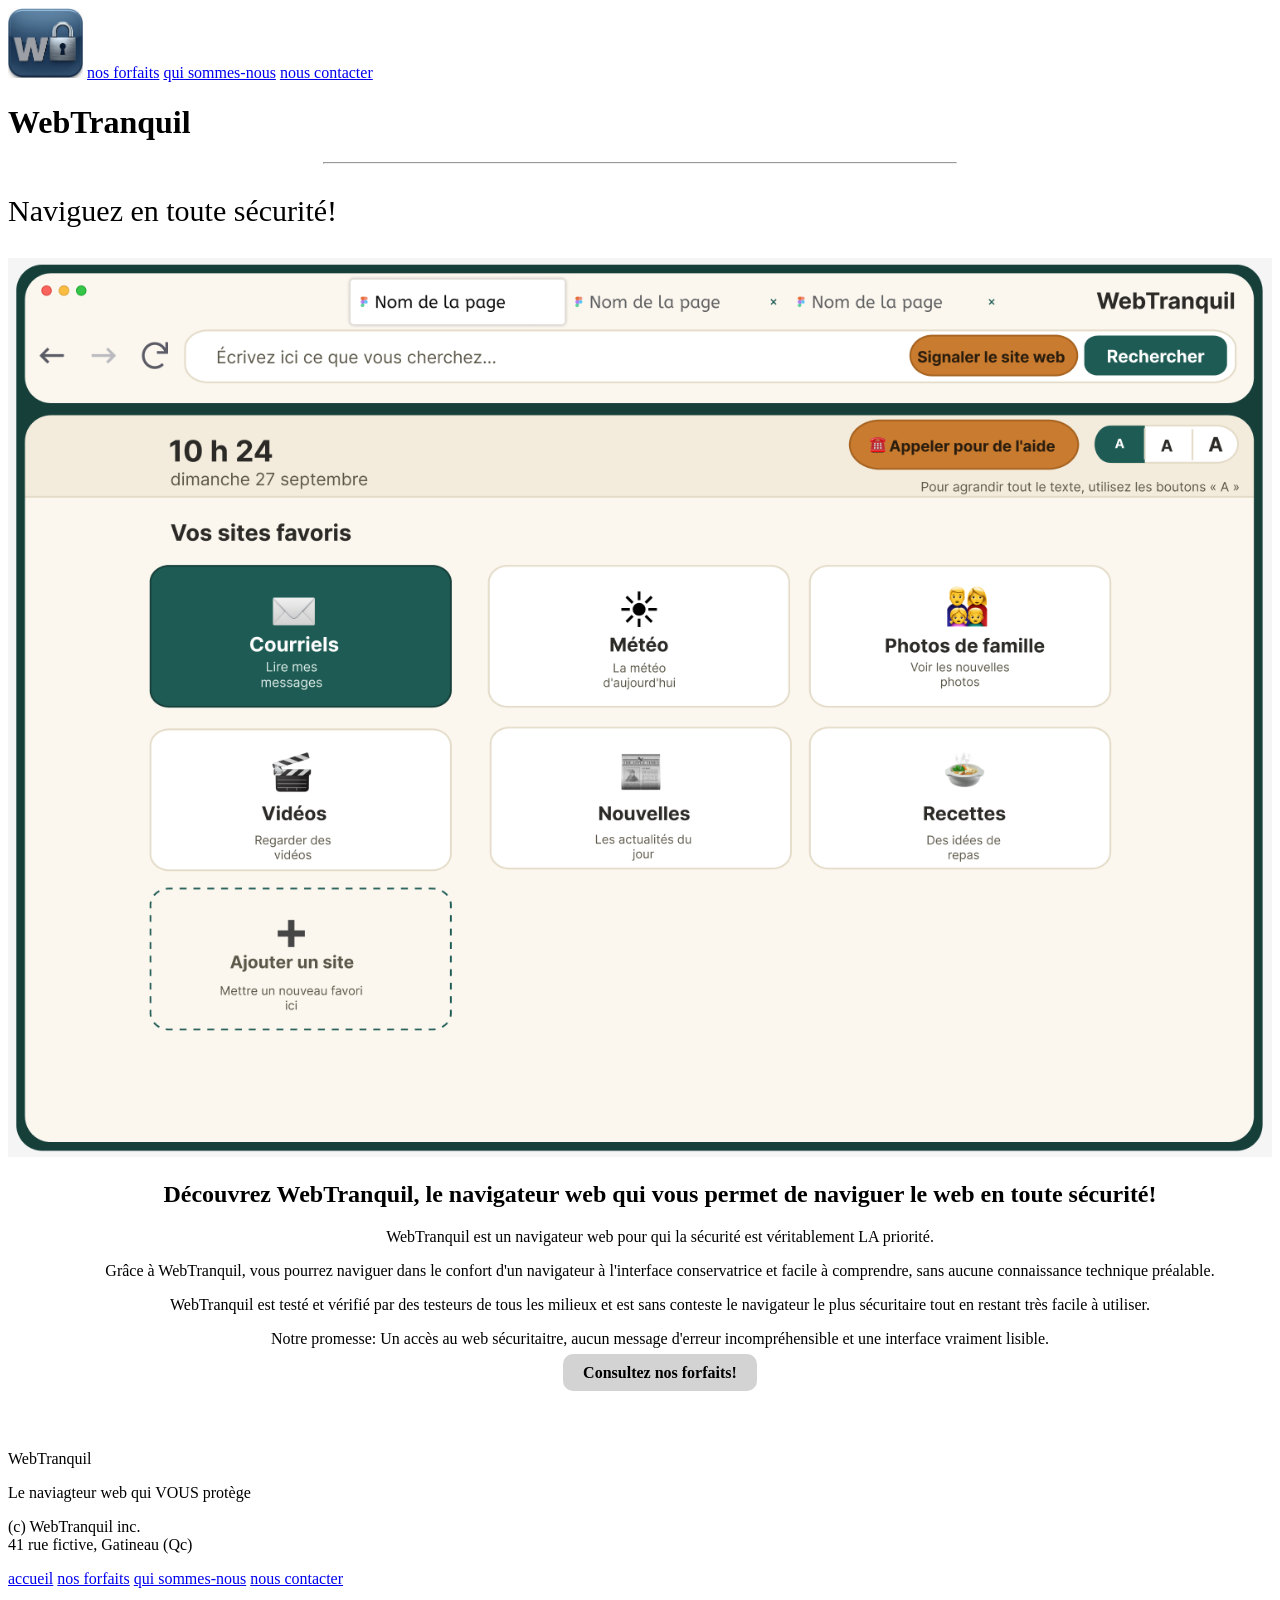
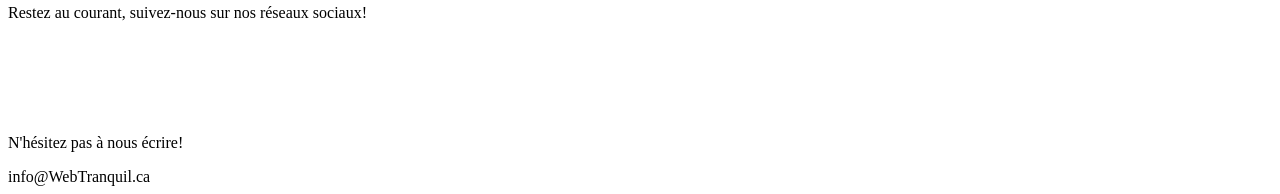
==== index.html @ c006c019 "Fix link and style for packages section Updated the link to the packages page and adjusted the div h" ====
<!DOCTYPE html>

<html>
<head>
	<link rel="stylesheet" href="/uHack-2026/style.css">
</head>
<body>
	<nav>
		<a href=/uHack-2026/index.html><img src="logo.png" style="width: 75px"></a>
		<a href=/uHack-2026/forfaits.html>nos forfaits</a>
		<a href=/uHack-2026/qui-sommes-nous.html>qui sommes-nous</a>
		<a href=/uHack-2026/contact.html>nous contacter</a>
	</nav>
	
	<page>
		<header>
			<h1>WebTranquil</h1>
			<hr style="width: 50%">
			<p style="font-size: 30px">Naviguez en toute sécurité!</p>
		</header>
		
		<section style="text-align: center">
			<img src="maquette.webp" style="width: 100%">
		</section>
		<section>
			<div style="margin: 0px 20px; width: 100%">
				<h2 style="text-align: center">Découvrez WebTranquil, le navigateur web qui vous permet de naviguer le web en toute sécurité!</h2>
				<div style="text-align: center">
					<p>WebTranquil est un navigateur web pour qui la sécurité est véritablement LA priorité.</p>
					<p>Grâce à WebTranquil, vous pourrez naviguer dans le confort d'un navigateur à l'interface conservatrice et facile à comprendre, sans aucune connaissance technique préalable.</p>
					<p>WebTranquil est testé et vérifié par des testeurs de tous les milieux et est sans conteste le navigateur le plus sécuritaire tout en restant très facile à utiliser.</p>
					<p>Notre promesse: Un accès au web sécuritaitre, aucun message d'erreur incompréhensible et une interface vraiment lisible.</p>
					
					<div style="height: 70px">
						<a href="/uHack-2026/forfaits.html" style="text-decoration: none; color: black; background-color: lightgray; font-weight: bold; padding: 10px 20px; border-radius: 10px; text-align: center">Consultez nos forfaits!</a>
					</div>
				</div>
			</div>
		</section>
	</page>
	
	<footer>
		<div>
			<p>WebTranquil</p>
			<p>Le naviagteur web qui VOUS protège</p>
			<p style="font-weight: normal;">(c) WebTranquil inc.<br>41 rue fictive, Gatineau (Qc)</p>
		</div>
		<div>
			<a href=/uHack-2026/index.html>accueil</a>
			<a href=/uHack-2026/forfaits.html>nos forfaits</a>
			<a href=/uHack-2026/qui-sommes-nous.html>qui sommes-nous</a>
			<a href=/uHack-2026/contact.html>nous contacter</a>
		</div>
		<div>
			<p>Restez au courant, suivez-nous sur nos réseaux sociaux!</p>
			<div>
				<img src="facebook.png" style="width: 40px; display: block">
				<img src="instagram.svg" style="width: 40px; display: block">
			</div>
			<p>N'hésitez pas à nous écrire!</p>
			<a>info@WebTranquil.ca</a>
		</div>
	</footer>
</body>
</html>
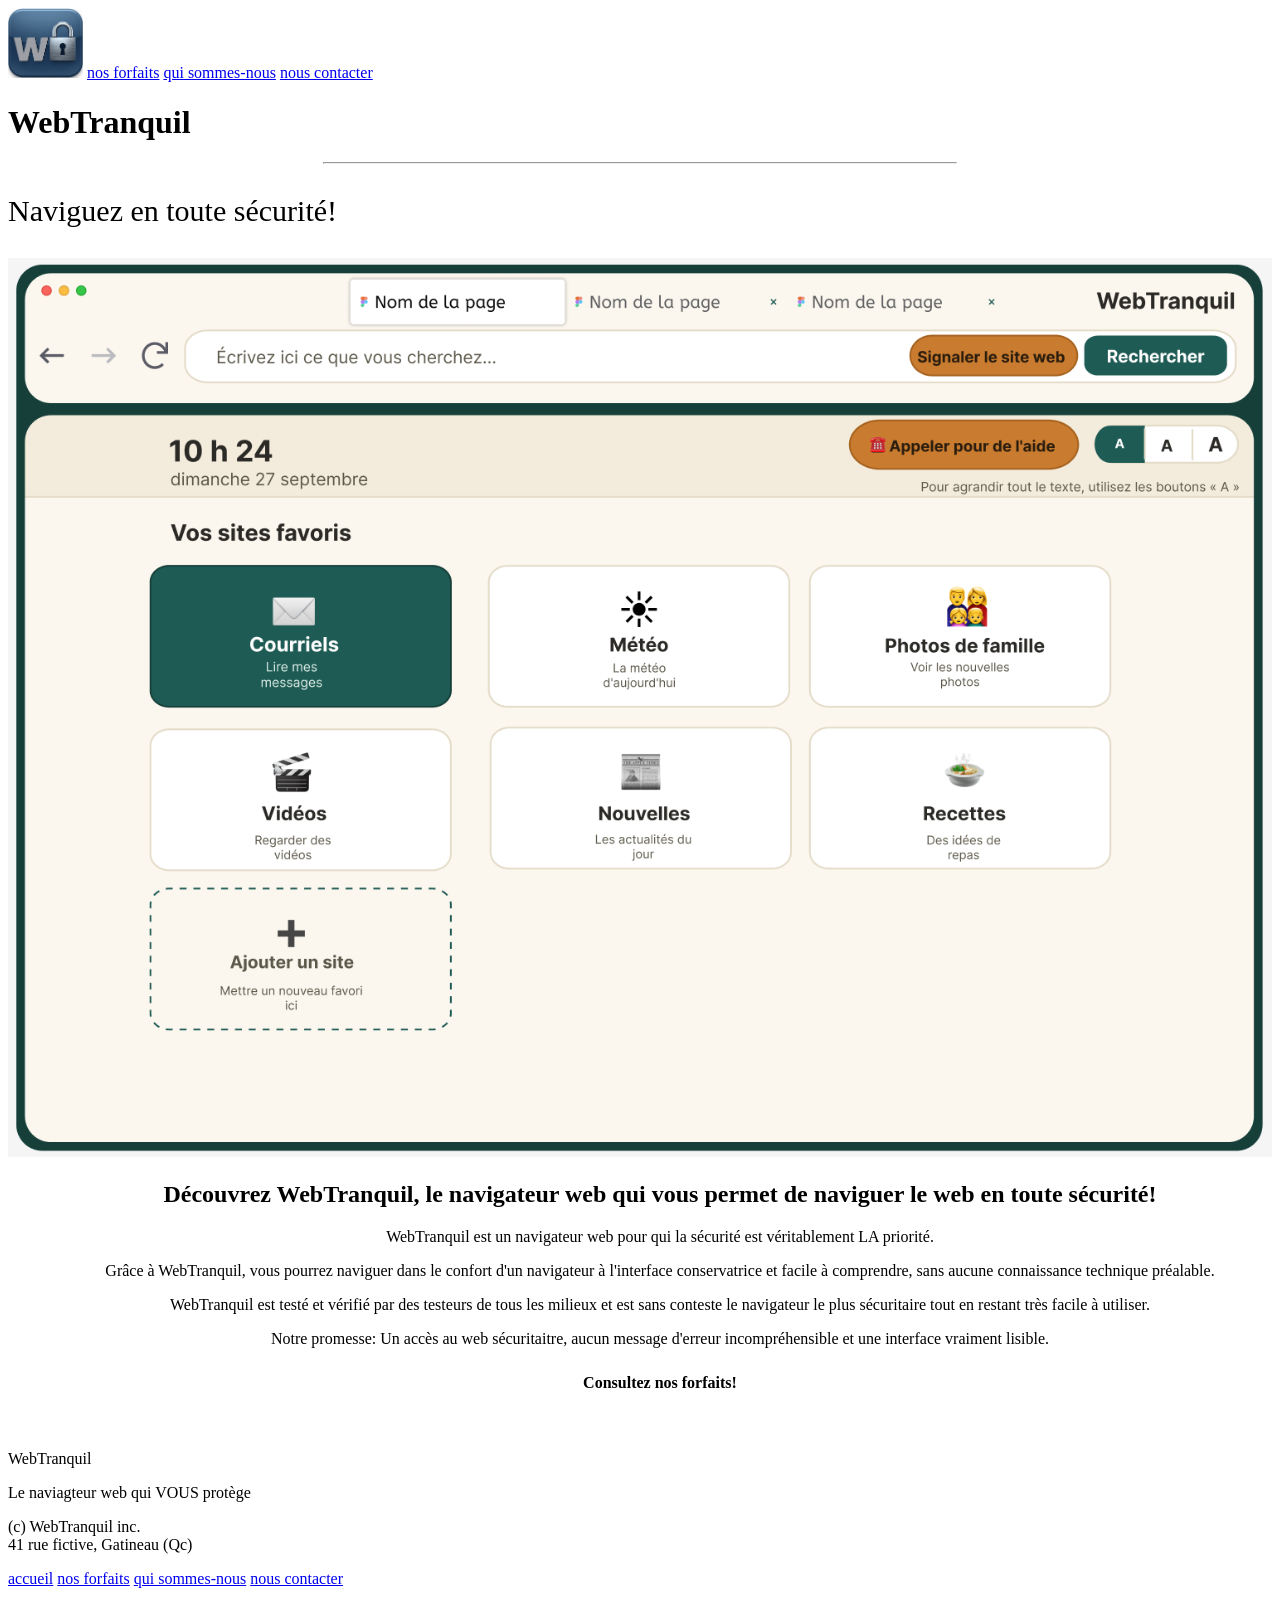
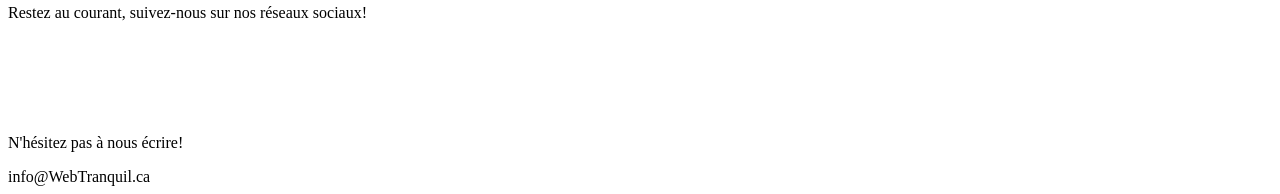
==== commit 7f0818fa: "Refactor button container for improved layout Updated button styling and alignment for better presen" ====
--- a/index.html
+++ b/index.html
@@ -31,8 +31,8 @@
 					<p>WebTranquil est testé et vérifié par des testeurs de tous les milieux et est sans conteste le navigateur le plus sécuritaire tout en restant très facile à utiliser.</p>
 					<p>Notre promesse: Un accès au web sécuritaitre, aucun message d'erreur incompréhensible et une interface vraiment lisible.</p>
 					
-					<div style="height: 70px">
-						<a href="/uHack-2026/forfaits.html" style="text-decoration: none; color: black; background-color: lightgray; font-weight: bold; padding: 10px 20px; border-radius: 10px; text-align: center">Consultez nos forfaits!</a>
+					<div style="height: 70px; display: flex; justify-content: center; text-align: center;">
+						<a href="/uHack-2026/forfaits.html" style="text-decoration: none; color: black; background-color: blanc; font-weight: bold; padding: 10px 20px; border-radius: 10px; text-align: center">Consultez nos forfaits!</a>
 					</div>
 				</div>
 			</div>
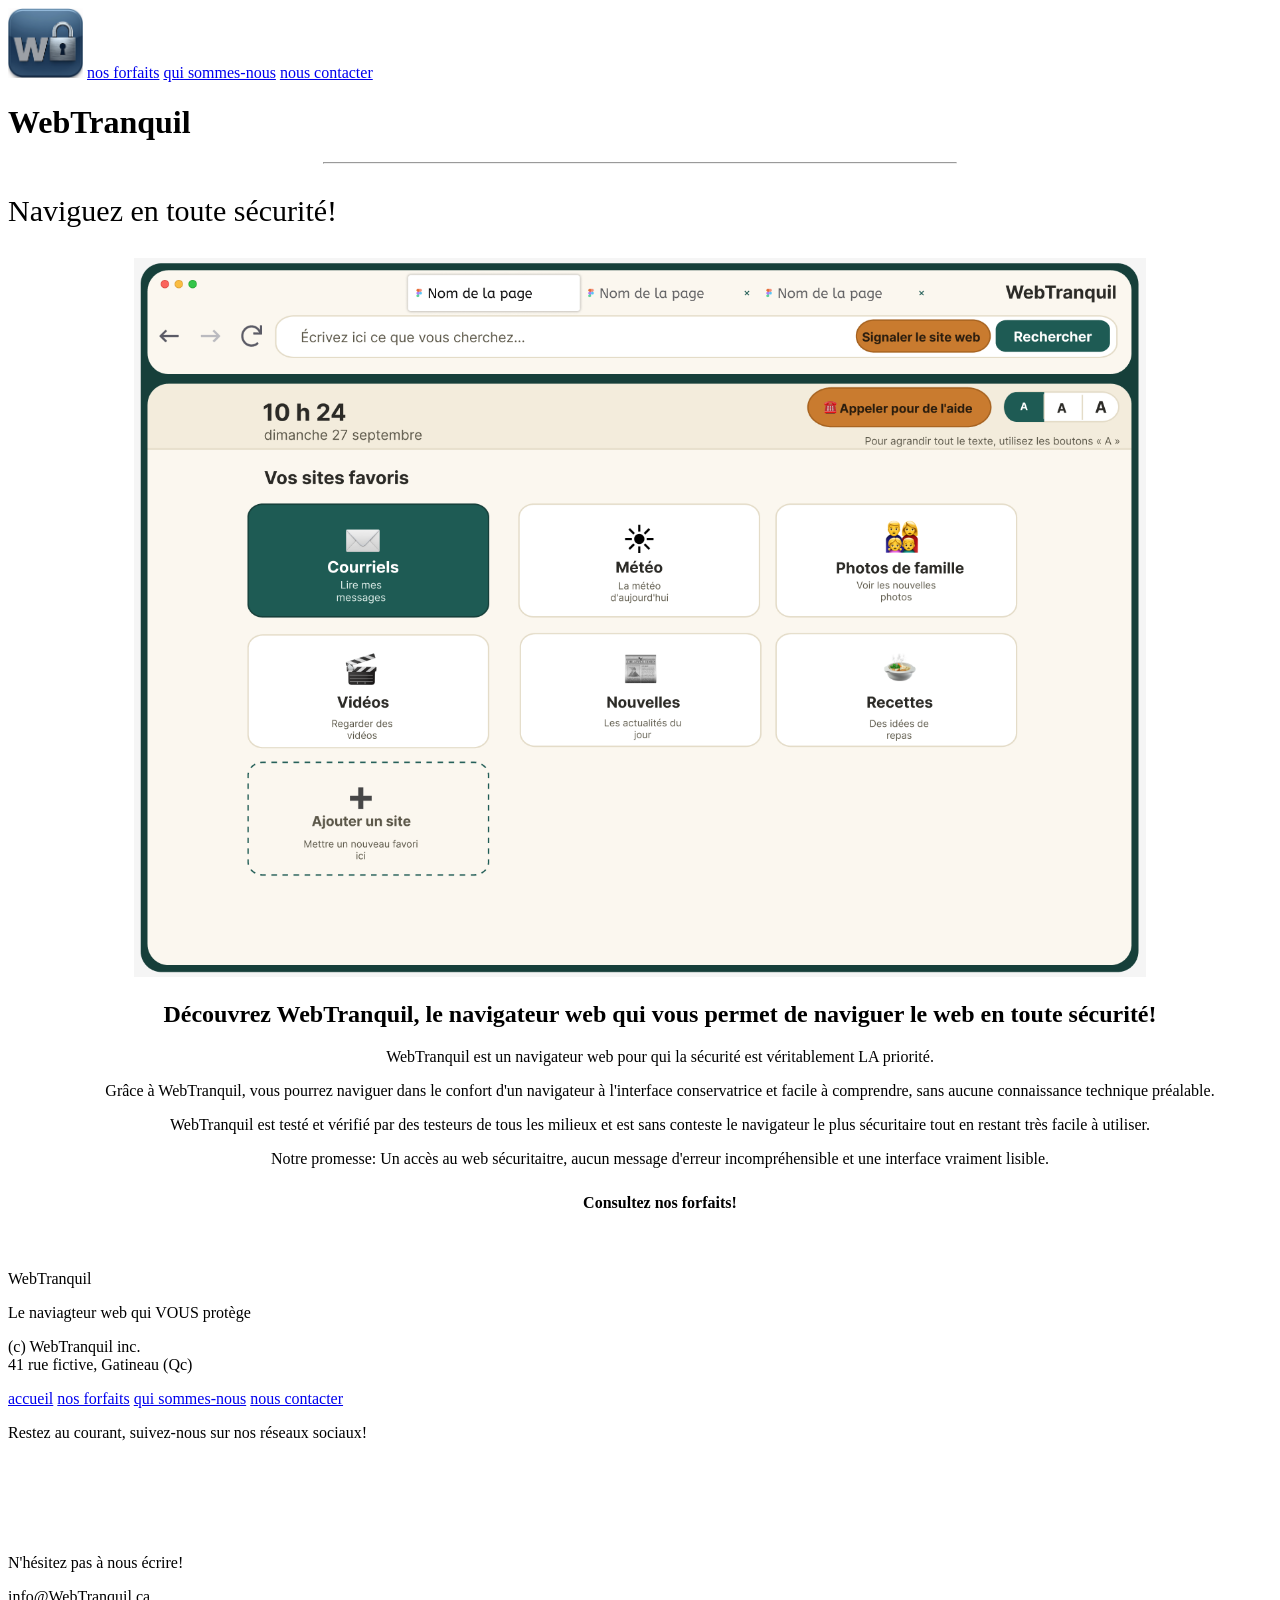
==== commit 1c8c3f30: "Modify image styling and button background color Updated image width and adjusted button background " ====
--- a/index.html
+++ b/index.html
@@ -19,8 +19,8 @@
 			<p style="font-size: 30px">Naviguez en toute sécurité!</p>
 		</header>
 		
-		<section style="text-align: center">
-			<img src="maquette.webp" style="width: 100%">
+		<section style="text-align: center;">
+			<img src="maquette.webp" style="width: 80%; text-align: center; margin: auto;">
 		</section>
 		<section>
 			<div style="margin: 0px 20px; width: 100%">
@@ -32,7 +32,7 @@
 					<p>Notre promesse: Un accès au web sécuritaitre, aucun message d'erreur incompréhensible et une interface vraiment lisible.</p>
 					
 					<div style="height: 70px; display: flex; justify-content: center; text-align: center;">
-						<a href="/uHack-2026/forfaits.html" style="text-decoration: none; color: black; background-color: blanc; font-weight: bold; padding: 10px 20px; border-radius: 10px; text-align: center">Consultez nos forfaits!</a>
+						<a href="/uHack-2026/forfaits.html" style="text-decoration: none; color: black; background-color: white; font-weight: bold; padding: 10px 20px; border-radius: 10px; text-align: center">Consultez nos forfaits!</a>
 					</div>
 				</div>
 			</div>
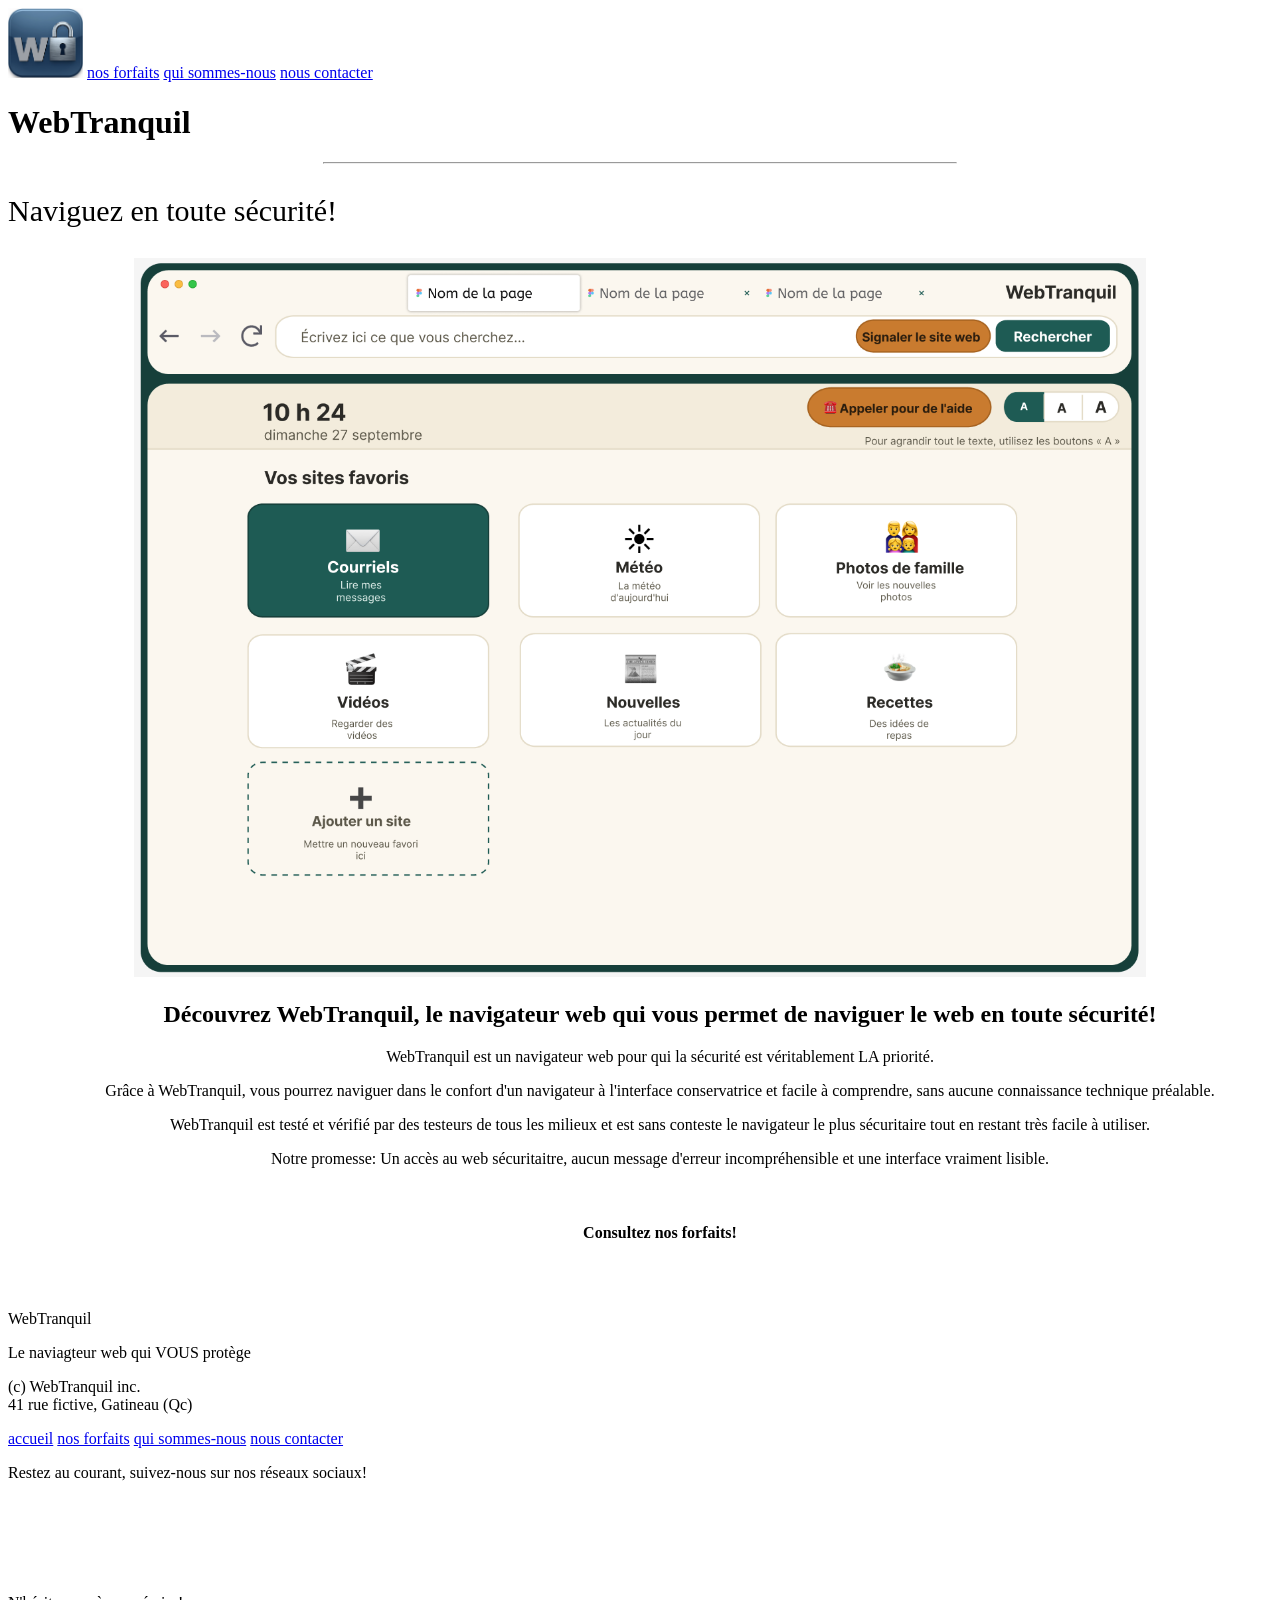
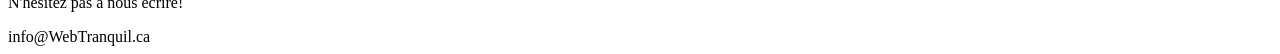
==== commit d993df60: "Refactor div elements for layout adjustment Removed an empty div and adjusted the height of another " ====
--- a/index.html
+++ b/index.html
@@ -30,8 +30,9 @@
 					<p>Grâce à WebTranquil, vous pourrez naviguer dans le confort d'un navigateur à l'interface conservatrice et facile à comprendre, sans aucune connaissance technique préalable.</p>
 					<p>WebTranquil est testé et vérifié par des testeurs de tous les milieux et est sans conteste le navigateur le plus sécuritaire tout en restant très facile à utiliser.</p>
 					<p>Notre promesse: Un accès au web sécuritaitre, aucun message d'erreur incompréhensible et une interface vraiment lisible.</p>
-					
-					<div style="height: 70px; display: flex; justify-content: center; text-align: center;">
+
+					<div style="height: 40px;"></div>
+					<div style="height: 70px;">
 						<a href="/uHack-2026/forfaits.html" style="text-decoration: none; color: black; background-color: white; font-weight: bold; padding: 10px 20px; border-radius: 10px; text-align: center">Consultez nos forfaits!</a>
 					</div>
 				</div>
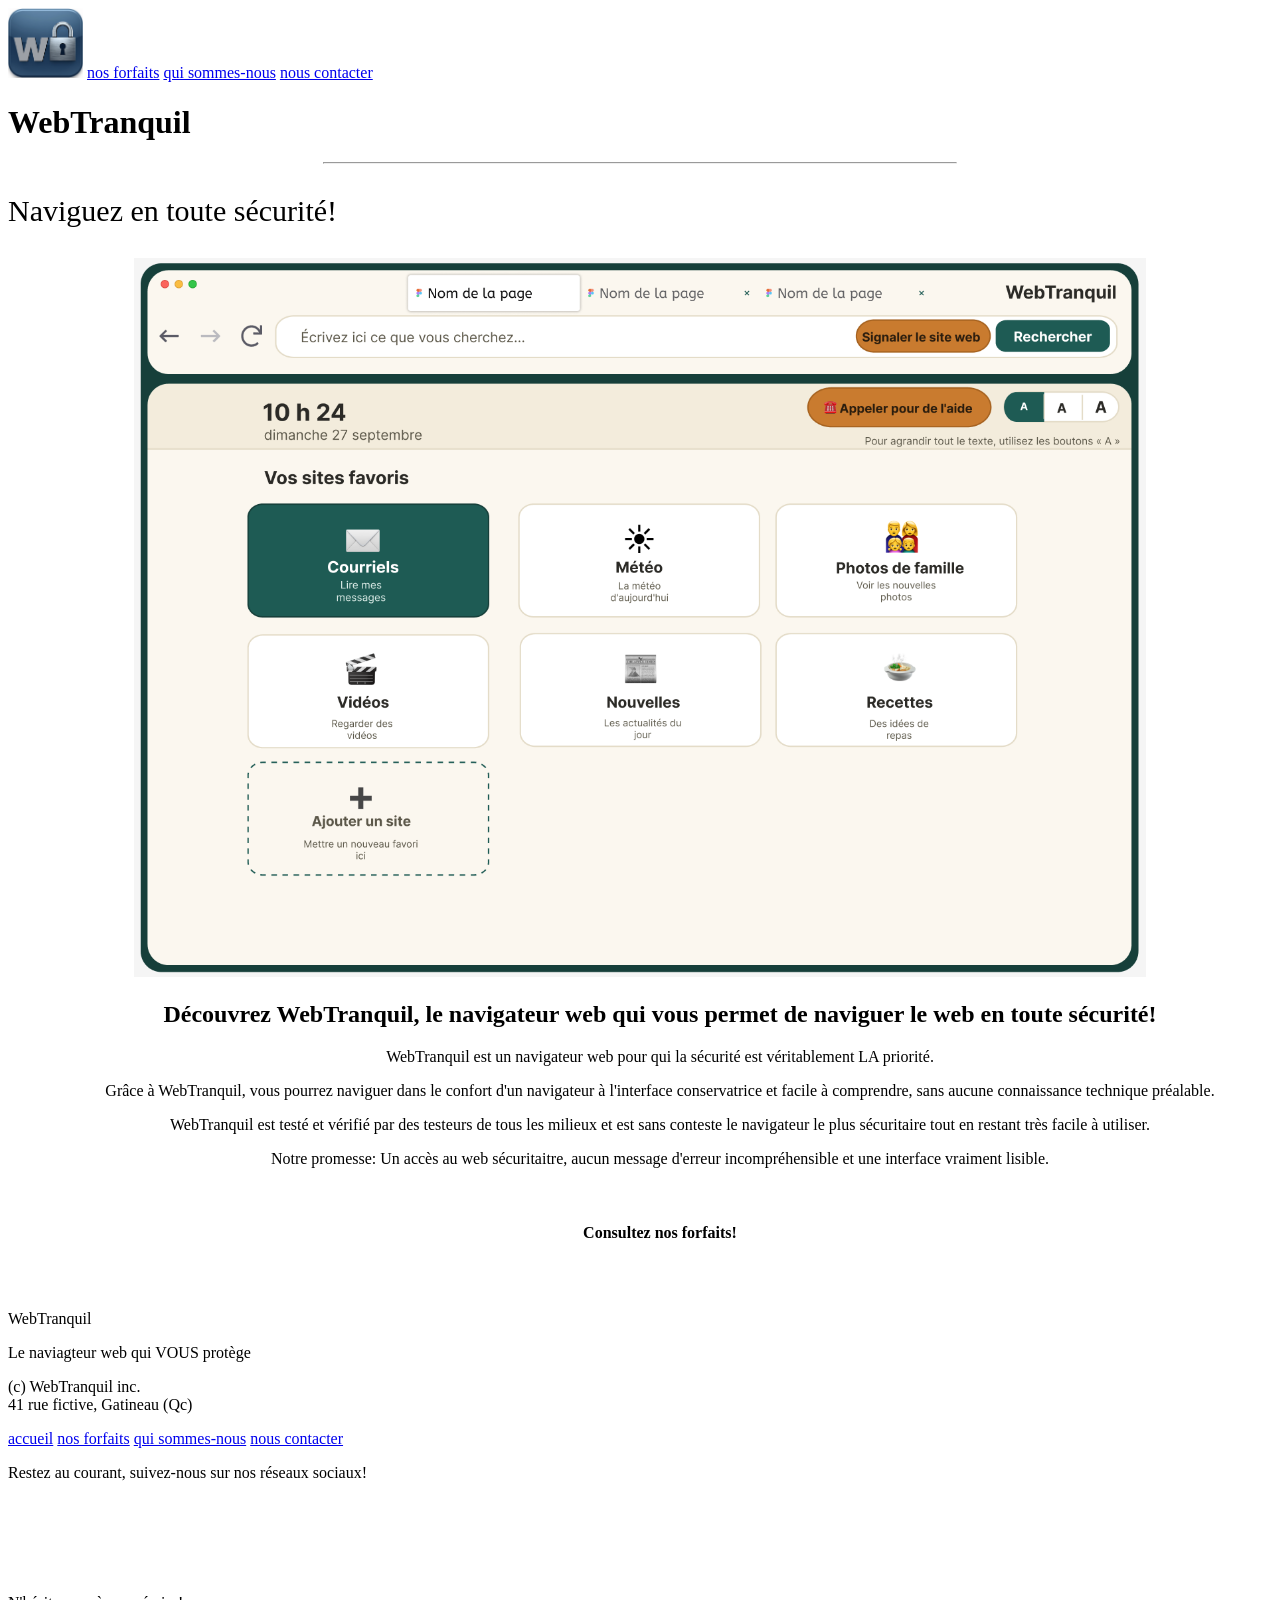
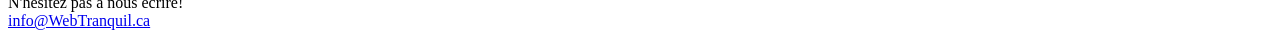
==== commit bdd48b53: "hhewkjd" ====
--- a/index.html
+++ b/index.html
@@ -3,6 +3,10 @@
 <html>
 <head>
 	<link rel="stylesheet" href="/uHack-2026/style.css">
+	<style>
+		#btn-jsp:hover
+		{background-color: darkgray;}
+	</style>
 </head>
 <body>
 	<nav>
@@ -33,7 +37,7 @@
 
 					<div style="height: 40px;"></div>
 					<div style="height: 70px;">
-						<a href="/uHack-2026/forfaits.html" style="text-decoration: none; color: black; background-color: white; font-weight: bold; padding: 10px 20px; border-radius: 10px; text-align: center">Consultez nos forfaits!</a>
+						<a href="/uHack-2026/forfaits.html" id="btn-jsp" style="text-decoration: none; color: black; background-color: white; font-weight: bold; padding: 10px 20px; border-radius: 10px; text-align: center">Consultez nos forfaits!</a>
 					</div>
 				</div>
 			</div>
@@ -54,12 +58,11 @@
 		</div>
 		<div>
 			<p>Restez au courant, suivez-nous sur nos réseaux sociaux!</p>
-			<div>
+			<div style="margin: auto">
 				<img src="facebook.png" style="width: 40px; display: block">
 				<img src="instagram.svg" style="width: 40px; display: block">
 			</div>
-			<p>N'hésitez pas à nous écrire!</p>
-			<a>info@WebTranquil.ca</a>
+			<p>N'hésitez pas à nous écrire!<br><a href="mailto:info@webtranquil.ca">info@WebTranquil.ca</a></p>
 		</div>
 	</footer>
 </body>
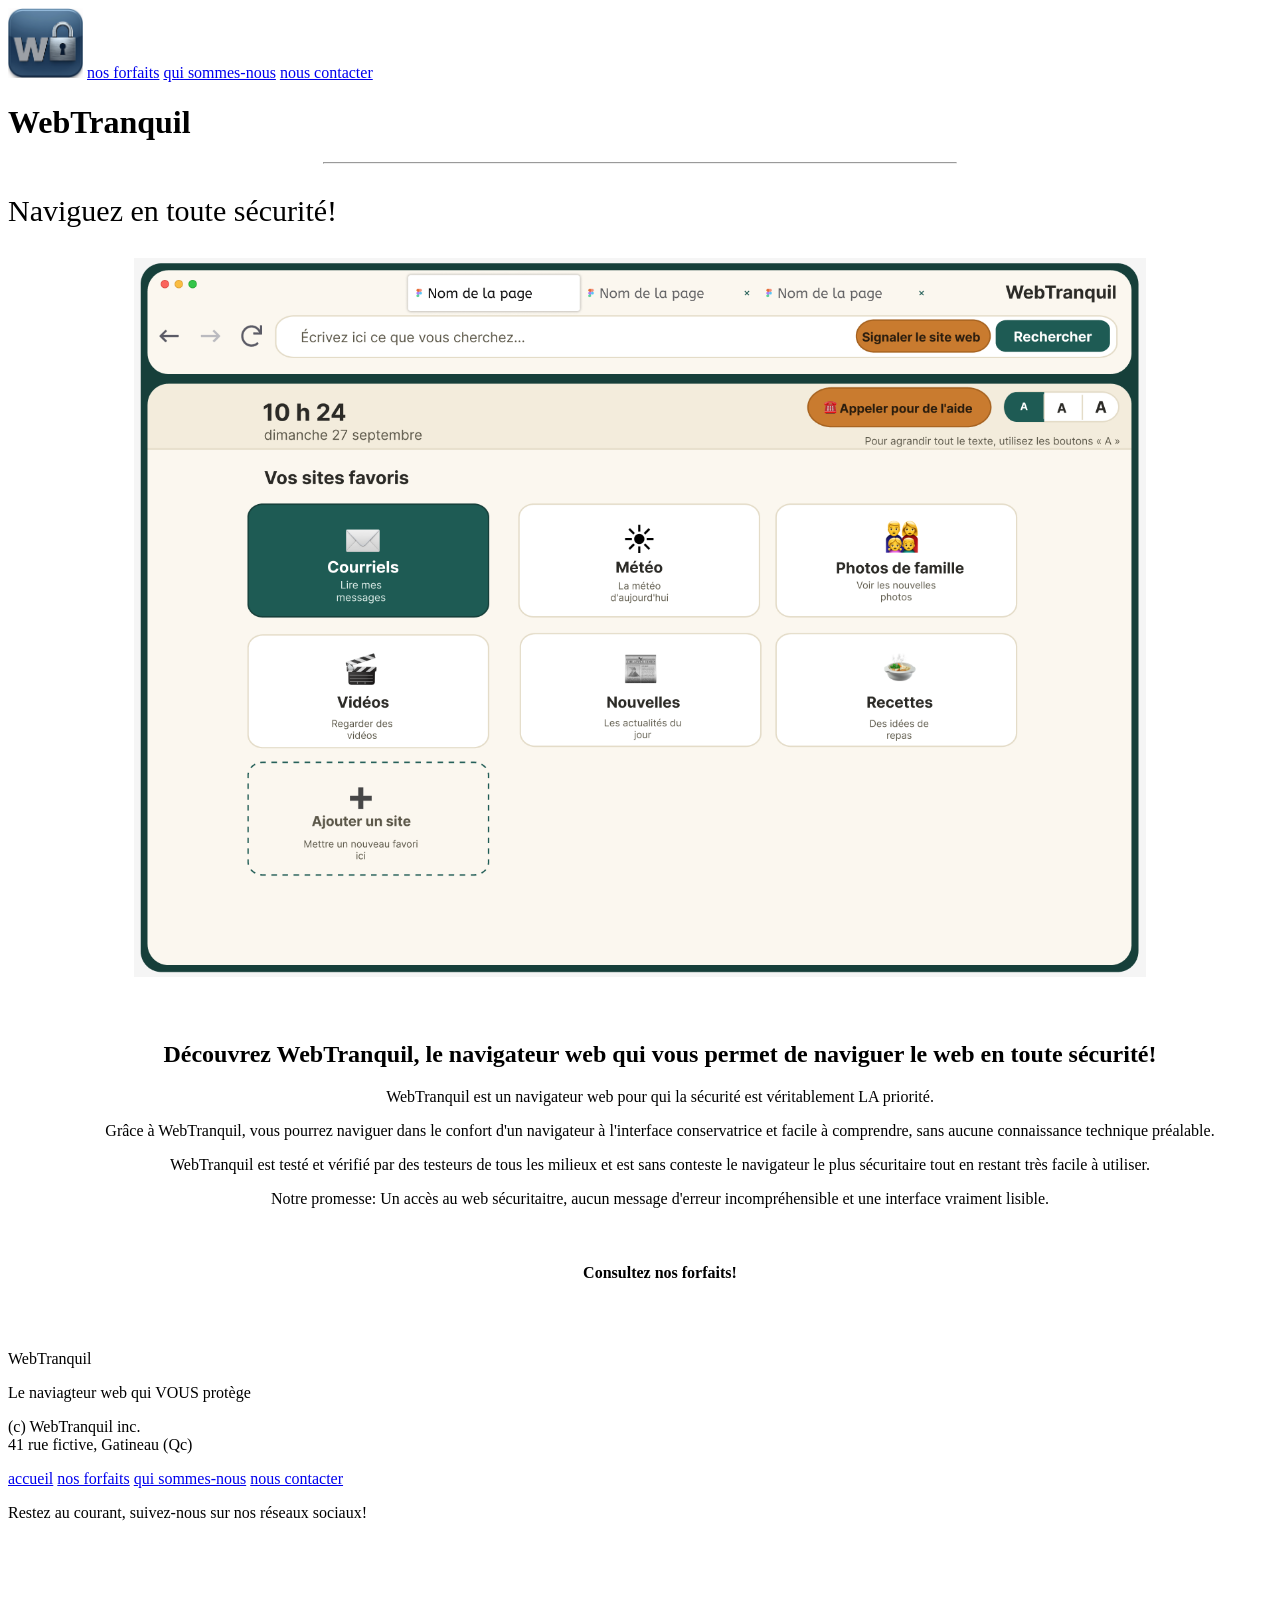
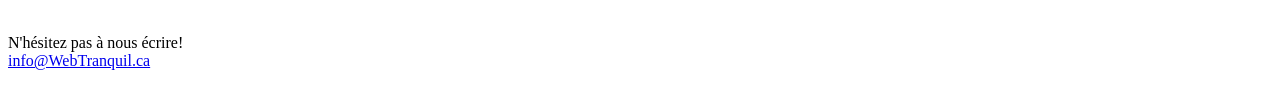
==== commit f2308318: "etettetetetete" ====
--- a/index.html
+++ b/index.html
@@ -28,8 +28,9 @@
 		</section>
 		<section>
 			<div style="margin: 0px 20px; width: 100%">
-				<h2 style="text-align: center">Découvrez WebTranquil, le navigateur web qui vous permet de naviguer le web en toute sécurité!</h2>
-				<div style="text-align: center">
+				<div style="height: 40px;"></div>
+				<div style="text-align: center;">
+					<h2>Découvrez WebTranquil, le navigateur web qui vous permet de naviguer le web en toute sécurité!</h2>
 					<p>WebTranquil est un navigateur web pour qui la sécurité est véritablement LA priorité.</p>
 					<p>Grâce à WebTranquil, vous pourrez naviguer dans le confort d'un navigateur à l'interface conservatrice et facile à comprendre, sans aucune connaissance technique préalable.</p>
 					<p>WebTranquil est testé et vérifié par des testeurs de tous les milieux et est sans conteste le navigateur le plus sécuritaire tout en restant très facile à utiliser.</p>
